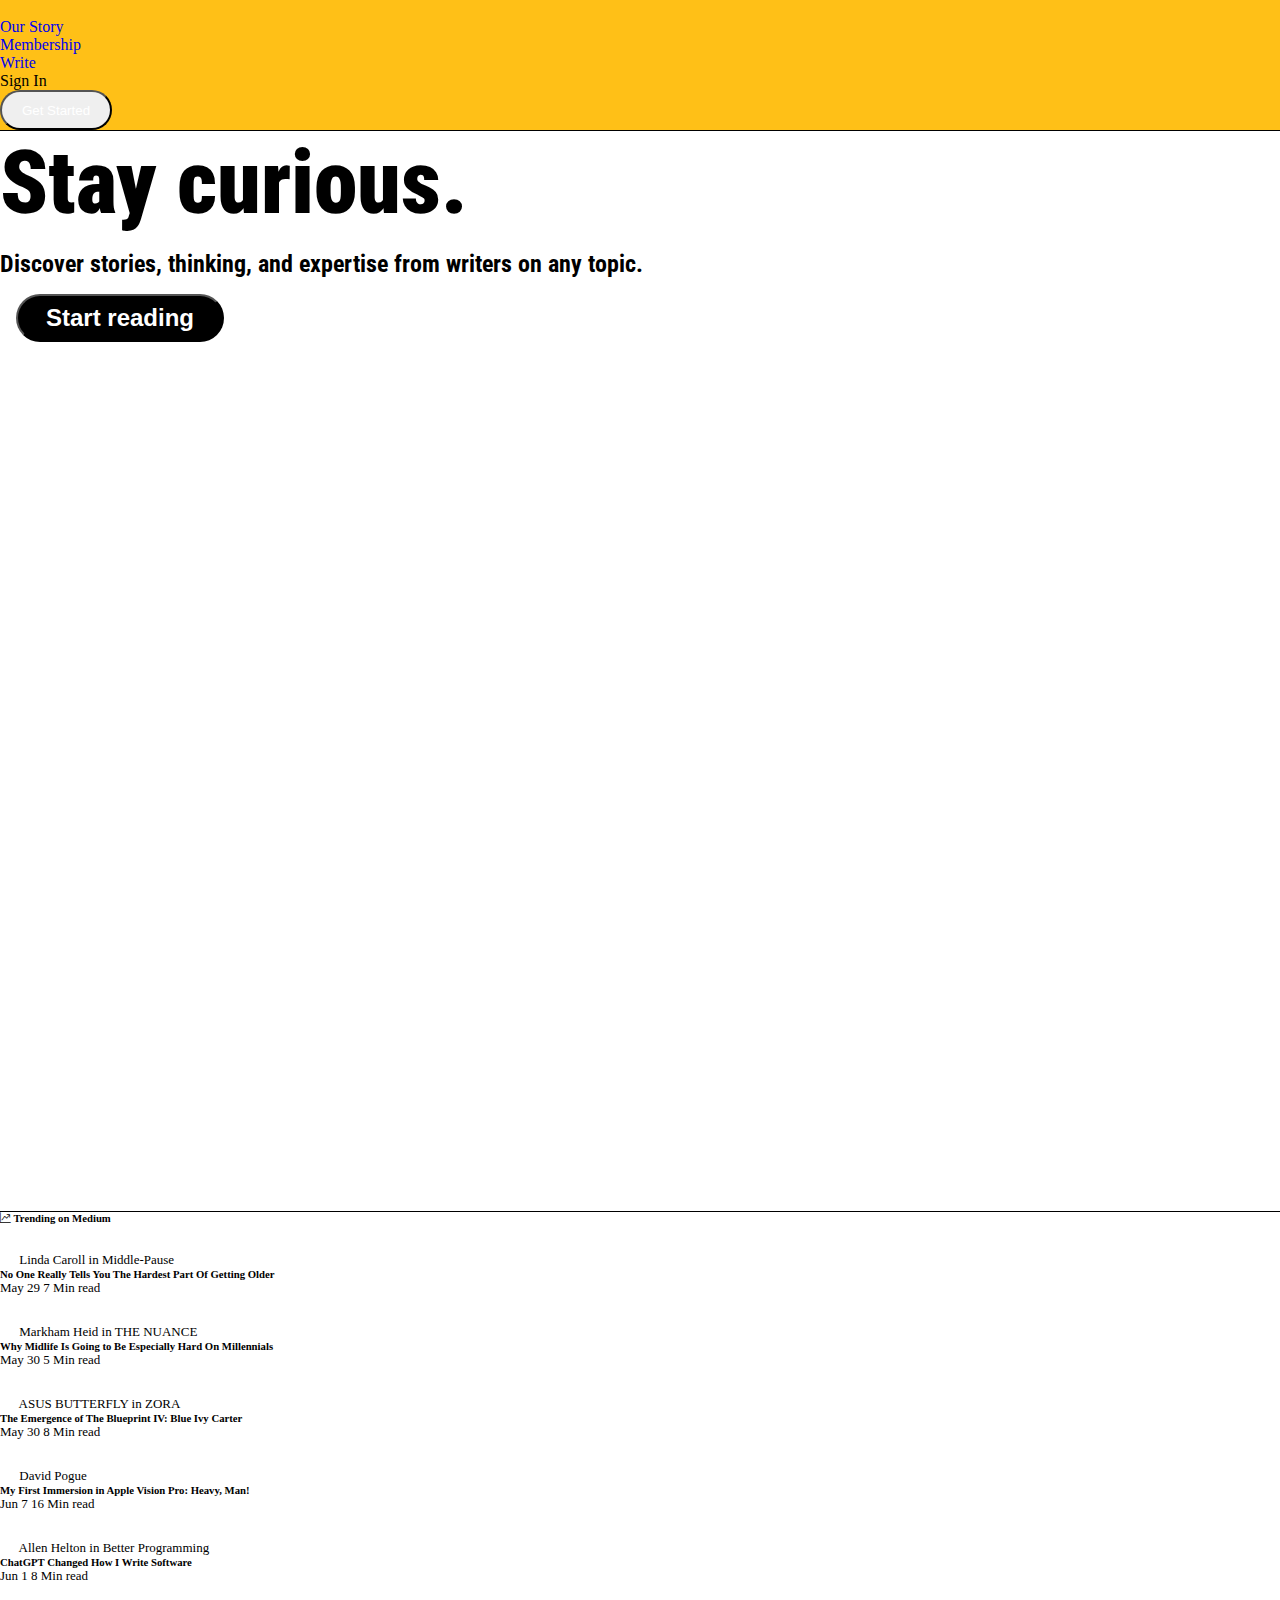
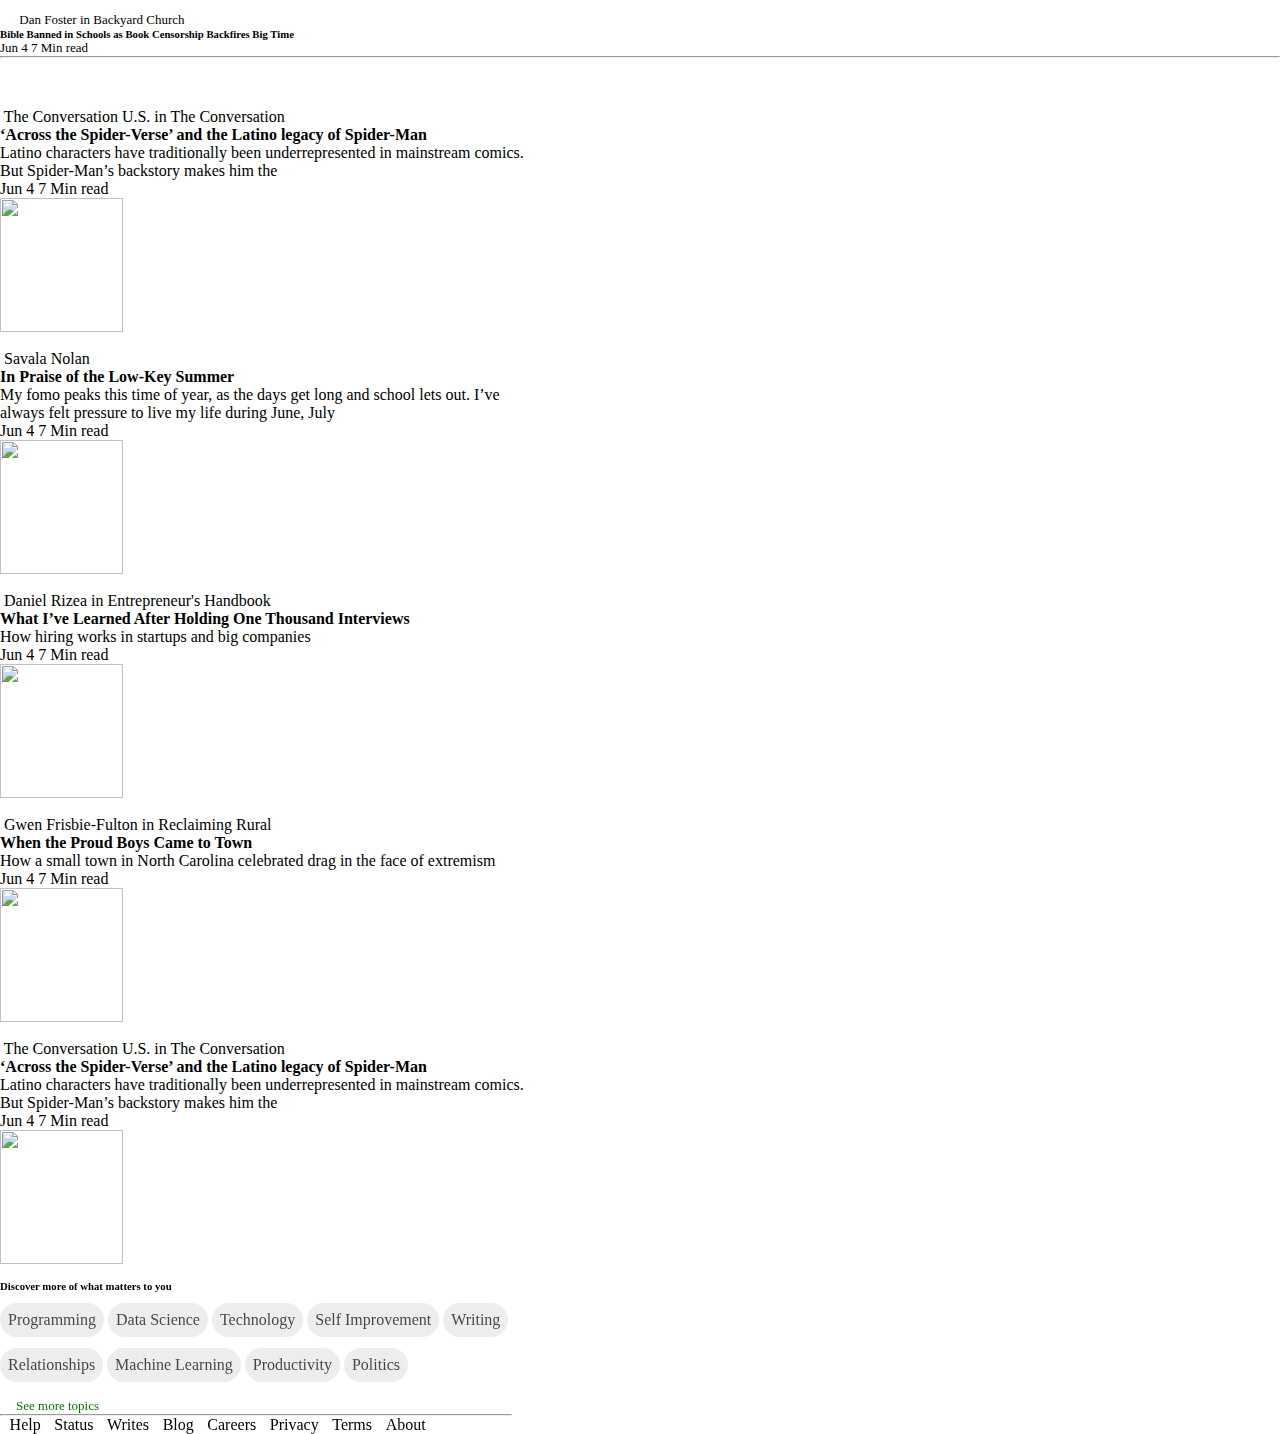
==== index.html @ 869ed8f9 "dosya ekleme" ====
<!DOCTYPE html>
<html lang="en">

<head>
  <meta charset="UTF-8">
  <meta http-equiv="X-UA-Compatible" content="IE=edge">
  <meta name="viewport" content="width=device-width, initial-scale=1.0">
  <title>Medium</title>
  <link rel="icon" type="image/png" href="img/mediumlogokisa.png">
  <link rel="preconnect" href="https://fonts.googleapis.com">
  <link rel="preconnect" href="https://fonts.gstatic.com" crossorigin>
  <link href="https://fonts.googleapis.com/css2?family=Roboto+Condensed:wght@300&family=Roboto:wght@500&display=swap"
    rel="stylesheet">
  <link rel="stylesheet" href="https://cdn.jsdelivr.net/npm/bootstrap-icons@1.10.5/font/bootstrap-icons.css">
  <link href="https://cdn.jsdelivr.net/npm/bootstrap@5.2.3/dist/css/bootstrap.min.css" rel="stylesheet"
    integrity="sha384-rbsA2VBKQhggwzxH7pPCaAqO46MgnOM80zW1RWuH61DGLwZJEdK2Kadq2F9CUG65" crossorigin="anonymous">
  <link rel="stylesheet" href="style.css">
</head>
</head>

<body>
  <nav class="navbar navbar-expand-lg ">
    <div class="container">
      <a class="navbar-brand ms-4" href="#"><img class="navlogo-img" src="img/mediumlogo.png" alt=""></a>
      <div class="collapse navbar-collapse" id="navbarNav">
        <ul class="navbar-nav">
          <li class="nav-item">
            <a class="nav-link active" aria-current="page" href="#">Our Story</a>
          </li>
          <li class="nav-item">
            <a class="nav-link active" href="#">Membership</a>
          </li>
          <li class="nav-item">
            <a class="nav-link active" href="#">Write</a>
          </li>
          <li class="nav-item">
            <a class="nav-link active">Sign In</a>
          </li>
        </ul>
      </div>
      <button class="nav-btn bg-dark"><a href="#">Get Started</a></button>
    </div>
  </nav>

  <section class="bg-warning inf-side">
    <div class="container">
      <div class="row">
        <div class="col-6  mt-5">
          <h1><b>Stay curious.</b></h1>
          <p><b>Discover stories, thinking, and expertise from writers on any topic.</b></p>
          <button class="inf-btn"><a href="#"><b>Start reading</b></a></button>
        </div>
        <div class="col-6">
          <div id="container">
            <span id="text1"></span>
            <span id="text2"></span>
        </div>
        
        <svg id="filters">
            <defs>
                <filter id="threshold">
                    <feColorMatrix in="SourceGraphic" type="matrix" values="1 0 0 0 0
                          0 1 0 0 0
                          0 0 1 0 0
                          0 0 0 255 -140" />
                </filter>
            </defs>
        </svg>
        </div>
      </div>
    </div>
  </section>

  <section class="mid-side">
    <div class="container">
      <div class="row mt-5">
        <h6><i class="bi bi-graph-up-arrow"></i> Trending on Medium</h6>
        <div class="col-12 mt-3 d-flex">
          <div class="infcard me-4">
            <a href="#"><b>01</b><p><img class="inf-img" src="/img/png1 (2).png" alt=""> Linda Caroll
              in Middle-Pause</p></a>
              <h6>No One Really Tells You The Hardest Part Of Getting Older</h6>
              <p>May 29 7 Min read</p>
          </div>
          <div class="infcard me-4">
            <a href="#"><b>02</b><p><img  src="/img/png1 (2).png" alt=""> Markham Heid
              in THE NUANCE</p></a>
              <h6>Why Midlife Is Going to Be Especially Hard On Millennials</h6>
              <p>May 30 5 Min read</p>
          </div>
          <div class="infcard me-4">
            <a href="#"><b>03</b><p><img src="/img/png1 (1).jpg" alt=""> ASUS BUTTERFLY
              in ZORA</p></a>
              <h6>The Emergence of The Blueprint IV: Blue Ivy Carter</h6>
              <p>May 30 8 Min read</p>
          </div>
        </div>
      </div>
      <div class="row mt-1">
        <div class="col-12 mt-3 d-flex">
          <div class="infcard me-4">
            <a href="#"><b>04</b><p><img  src="/img/png1 (2).png" alt=""> David Pogue</p></a>
              <h6>My First Immersion in Apple Vision Pro: Heavy, Man!</h6>
              <p>Jun 7 16 Min read</p>
          </div>
          <div class="infcard me-4">
            <a href="#"><b>05</b><p><img  src="/img/png1 (1).png" alt=""> Allen Helton
              in
              Better Programming</p></a>
              <h6>ChatGPT Changed How I Write Software</h6>
              <p>Jun 1 8 Min read</p>
          </div>
          <div class="infcard me-4">
            <a href="#"><b>06</b><p><img  src="/img/png1 (3).png" alt=""> Dan Foster
              in
              Backyard Church</p></a>
              <h6>Bible Banned in Schools as Book Censorship Backfires Big Time</h6>
              <p>Jun 4 7 Min read</p>
          </div>
        </div>
      </div>
    </div>
  </section>

  <hr>

  <section class="bottom-cards">
    <div class="container">
      <div class="row">
        <div class="col-6 left-side">
          <div class="infcard me-4 d-flex">
            <div class="card-content">
              <a href="#"><p><img  src="/img/png1 (3).png" alt=""> The Conversation U.S.
                in
                The Conversation</p></a>
                <h4>‘Across the Spider-Verse’ and the Latino legacy of Spider-Man</h4>
                <p>Latino characters have traditionally been underrepresented in mainstream comics. But Spider-Man’s backstory makes him the</p>
                <p>Jun 4 7 Min read</p>
            </div>
            <img class="mt-5" src="https://miro.medium.com/v2/resize:fill:200:134/0*5p1Zh7jaZA_1yNiC.png" alt="" width="200" height="134">
          </div>
          <div class="infcard me-4 mt-4 d-flex">
            <div class="card-content">
              <a href="#"><p><img  src="/img/png1 (3).png" alt=""> Savala Nolan</p></a>
                <h4>In Praise of the Low-Key Summer</h4>
                <p>My fomo peaks this time of year, as the days get long and school lets out. I’ve always felt pressure to live my life during June, July</p>
                <p>Jun 4 7 Min read</p>
            </div>
            <img class="mt-5" src="https://miro.medium.com/v2/resize:fit:786/format:webp/1*sYvkeY7y474CXW7oRypxeQ.jpeg" alt="" width="200" height="134">
          </div>
          <div class="infcard me-4 mt-4 d-flex">
            <div class="card-content">
              <a href="#"><p><img  src="/img/png1 (3).png" alt=""> Daniel Rizea
                in
                Entrepreneur's Handbook</p></a>
                <h4>What I’ve Learned After Holding One Thousand Interviews</h4>
                <p>How hiring works in startups and big companies</p>
                <p>Jun 4 7 Min read</p>
            </div>
            <img class="mt-5" src="https://miro.medium.com/v2/resize:fill:200:134/1*vKdkS4Agb_MiMldXnxApaA.jpeg" alt="" width="200" height="134">
          </div>
          <div class="infcard me-4 mt-4 d-flex">
            <div class="card-content">
              <a href="#"><p><img  src="/img/png1 (3).png" alt=""> Gwen Frisbie-Fulton
                in
                Reclaiming Rural</p></a>
                <h4>When the Proud Boys Came to Town</h4>
                <p>How a small town in North Carolina celebrated drag in the face of extremism</p>
                <p>Jun 4 7 Min read</p>
            </div>
            <img class="mt-5" src="https://miro.medium.com/v2/resize:fill:200:134/1*FdsuMdnkVbPQBTl6ProR2g.jpeg" alt="" width="200" height="134">
          </div>
          <div class="infcard me-4 mt-4 d-flex">
            <div class="card-content">
              <a href="#"><p><img  src="/img/png1 (3).png" alt=""> The Conversation U.S.
                in
                The Conversation</p></a>
                <h4>‘Across the Spider-Verse’ and the Latino legacy of Spider-Man</h4>
                <p>Latino characters have traditionally been underrepresented in mainstream comics. But Spider-Man’s backstory makes him the</p>
                <p>Jun 4 7 Min read</p>
            </div>
            <img class="mt-5" src="https://miro.medium.com/v2/resize:fill:200:134/1*y8C2DjhrWvKCEvx9AwswZQ.jpeg" alt="" width="200" height="134">
          </div>
        </div>
        <div class="col-6 right-side">
          <div class="categorys">
            <h6>Discover more of what matters to you</h6>
          <div class="category mt-2">
            <div><a href="#">Programming</a></div>
          </div>
          <div class="category">
            <div><a href="#">Data Science</a></div>
          </div>
          <div class="category">
            <div><a href="#">Technology</a></div>
          </div>
          <div class="category">
            <div><a href="#">Self Improvement</a></div>
          </div>
          <div class="category">
            <div><a href="#">Writing</a></div>
          </div>
          <div class="category">
            <div><a href="#">Relationships</a></div>
          </div>
          <div class="category">
            <div><a href="#">Machine Learning</a></div>
          </div>
          <div class="category">
            <div><a href="#">Productivity</a></div>
          </div>
          <div class="category">
            <div><a href="#">Politics</a></div>
          </div>
          <p> <a href="">See more topics</a></p>
          <hr>
          <div class="options">
          <a href="">Help</a>
          <a href="">Status</a>
          <a href="">Writes</a>
          <a href="">Blog</a>
          <a href="">Careers</a>
          <a href="">Privacy</a>
          <a href="">Terms</a>
          <a href="">About</a>
          </div>
          </div>
          
        </div>
      </div>
    </div>
  </section>



  <script src="https://cdn.jsdelivr.net/npm/bootstrap@5.3.0/dist/js/bootstrap.bundle.min.js"
    integrity="sha384-geWF76RCwLtnZ8qwWowPQNguL3RmwHVBC9FhGdlKrxdiJJigb/j/68SIy3Te4Bkz"
    crossorigin="anonymous"></script>
    <script src="app.js"></script>
</body>

</html>
---- style.css ----
@import "https://cdn.jsdelivr.net/npm/bootstrap-icons@1.10.5/font/bootstrap-icons.css";
@import "https://fonts.googleapis.com/css?family=Raleway:900&display=swap";

* {
  margin: 0;
  padding: 0;
  box-sizing: border-box;
}

img {
  max-width: 100%;
}

a {
  text-decoration: none;
}

.navbar {
  border-bottom: 1px solid black;
  position: sticky;
  top: 0;
  width: 100%;
  z-index: 9999;
}
.navbar .navlogo-img {
  width: 70%;
}
.navbar .navbar-collapse {
  justify-content: flex-end;
  margin-right: 1.5rem;
}
.navbar .nav-btn {
  border-radius: 2rem;
  width: 7rem;
  height: 2.5rem;
}
.navbar .nav-btn a {
  color: white;
}
.navbar .nav-btn a a:hover {
  color: white;
}

#container {
  position: relative;
  margin: auto;
  max-width: 100vw;
  height: 80pt;
  top: 5.5rem;
  left: 1rem;
  filter: url(#threshold) blur(0.6px);
}

#text1 {
  position: absolute;
  width: 100%;
  display: inline-block;
  font-family: "Raleway", sans-serif;
  font-size: 70pt;
  text-align: center;
  -webkit-user-select: none;
  -moz-user-select: none;
  user-select: none;
}

#text2 {
  position: absolute;
  width: 100%;
  display: inline-block;
  font-family: "Raleway", sans-serif;
  font-size: 70pt;
  text-align: center;
  -webkit-user-select: none;
  -moz-user-select: none;
  user-select: none;
}

.inf-side {
  font-family: "Roboto", sans-serif;
  font-family: "Roboto Condensed", sans-serif;
  border-bottom: 1px solid black;
}
.inf-side .container .row .col-6 {
  height: 60vh;
}
.inf-side .container .row .col-6 h1 {
  font-size: 5.5rem;
  color: black;
}
.inf-side .container .row .col-6 p {
  margin-top: 1rem;
  font-size: 1.5rem;
}
.inf-side .container .row .col-6 .inf-btn {
  background-color: black;
  border-radius: 2rem;
  margin: 1rem;
  width: 13rem;
  height: 3rem;
  font-size: 1.5rem;
}
.inf-side .container .row .col-6 .inf-btn a {
  color: white;
}
.inf-side .container .row .col-6 .inf-btn a a:hover {
  color: white;
}

.mid-side .container {
  width: 80%;
}
.mid-side .container .row .col-12 .infcard {
  width: 50%;
}
.mid-side .container .row .col-12 .infcard b {
  position: relative;
  right: 3rem;
  color: rgba(128, 128, 128, 0.301);
  font-size: 25px;
  z-index: -9999;
}
.mid-side .container .row .col-12 a {
  color: black;
}
.mid-side .container .row .col-12 a p img {
  width: 25px;
  border-radius: 5px;
  margin-left: 1rem;
}
.mid-side .container .row .col-12 p {
  font-size: 13px;
}

.bottom-cards {
  margin-top: 3rem;
}
.bottom-cards .left-side {
  width: 60%;
}
.bottom-cards .left-side .infcard {
  width: 100%;
}
.bottom-cards .left-side .infcard img {
  width: 40%;
  margin-bottom: 1rem;
}
.bottom-cards .left-side .infcard .card-content {
  max-width: 70%;
}
.bottom-cards .left-side .infcard .card-content img {
  width: 30px;
}
.bottom-cards .left-side .infcard .card-content a {
  color: black;
}
.bottom-cards .right-side {
  position: sticky;
  top: 10rem;
  width: 40%;
  display: block;
}
.bottom-cards .right-side .categorys {
  position: sticky;
  top: 0;
}
.bottom-cards .right-side .categorys .category {
  background-color: rgba(192, 188, 188, 0.267);
  border-radius: 20px;
  display: inline-block;
  padding: 0.5rem;
  margin-top: 0.7rem;
}
.bottom-cards .right-side .categorys a {
  color: rgba(0, 0, 0, 0.712);
  cursor: pointer;
}
.bottom-cards .right-side .categorys p {
  font-size: 13px;
  margin-left: 1rem;
  margin-top: 1rem;
}
.bottom-cards .right-side .categorys p a {
  color: green;
}
.bottom-cards .right-side .options a {
  margin-left: 0.6rem;
  color: black;
}

.ourstory .navbar {
  background-color: white;
}
.ourstory .first {
  display: flex;
  border-bottom: 1px solid black;
  height: 40vh;
  align-items: center;
}
.ourstory .first .container .row .col-12 .text {
  text-align: center;
  font-size: 85px;
}
.ourstory .second {
  border-bottom: 1px solid black;
}
.ourstory .second .container .row .inf-text {
  border-right: 1px solid black;
}
.ourstory .second .container .row .inf-text h6 {
  margin-top: 4rem;
  margin-bottom: 4rem;
  margin-right: 2rem;
}
.ourstory .second .container .row .inf-animation .animation {
  width: 100%;
  height: 100%;
  overflow: hidden;
}
.ourstory .second .container .row .inf-animation .animation iframe {
  margin-left: 4rem;
}
.ourstory .third {
  background-color: #FFD1B9;
}
.ourstory .third .container {
  padding-bottom: 1rem;
}
.ourstory .third .container .row .third-textside .third-text {
  text-align: center;
}
.ourstory .third .container .row .third-textside .third-text h1 {
  margin-top: 3rem;
  font-size: 100px;
}
.ourstory .third .container .row .third-textside .third-p {
  display: flex;
  justify-content: center;
  width: 100%;
}
.ourstory .third .container .row .third-textside .third-p p {
  margin-top: 1rem;
  text-align: center;
  width: 50%;
}
.ourstory .third .container .row .col-4 hr {
  border-width: 4px;
}
.ourstory .third .container .row .col-4 .profile-card .profile-icon {
  width: 50px;
  height: 50px;
  margin-right: 10px;
}
.ourstory .third .container .row .col-4 .profile-card .profile-name h4 {
  margin-top: 10px;
}/*# sourceMappingURL=style.css.map */
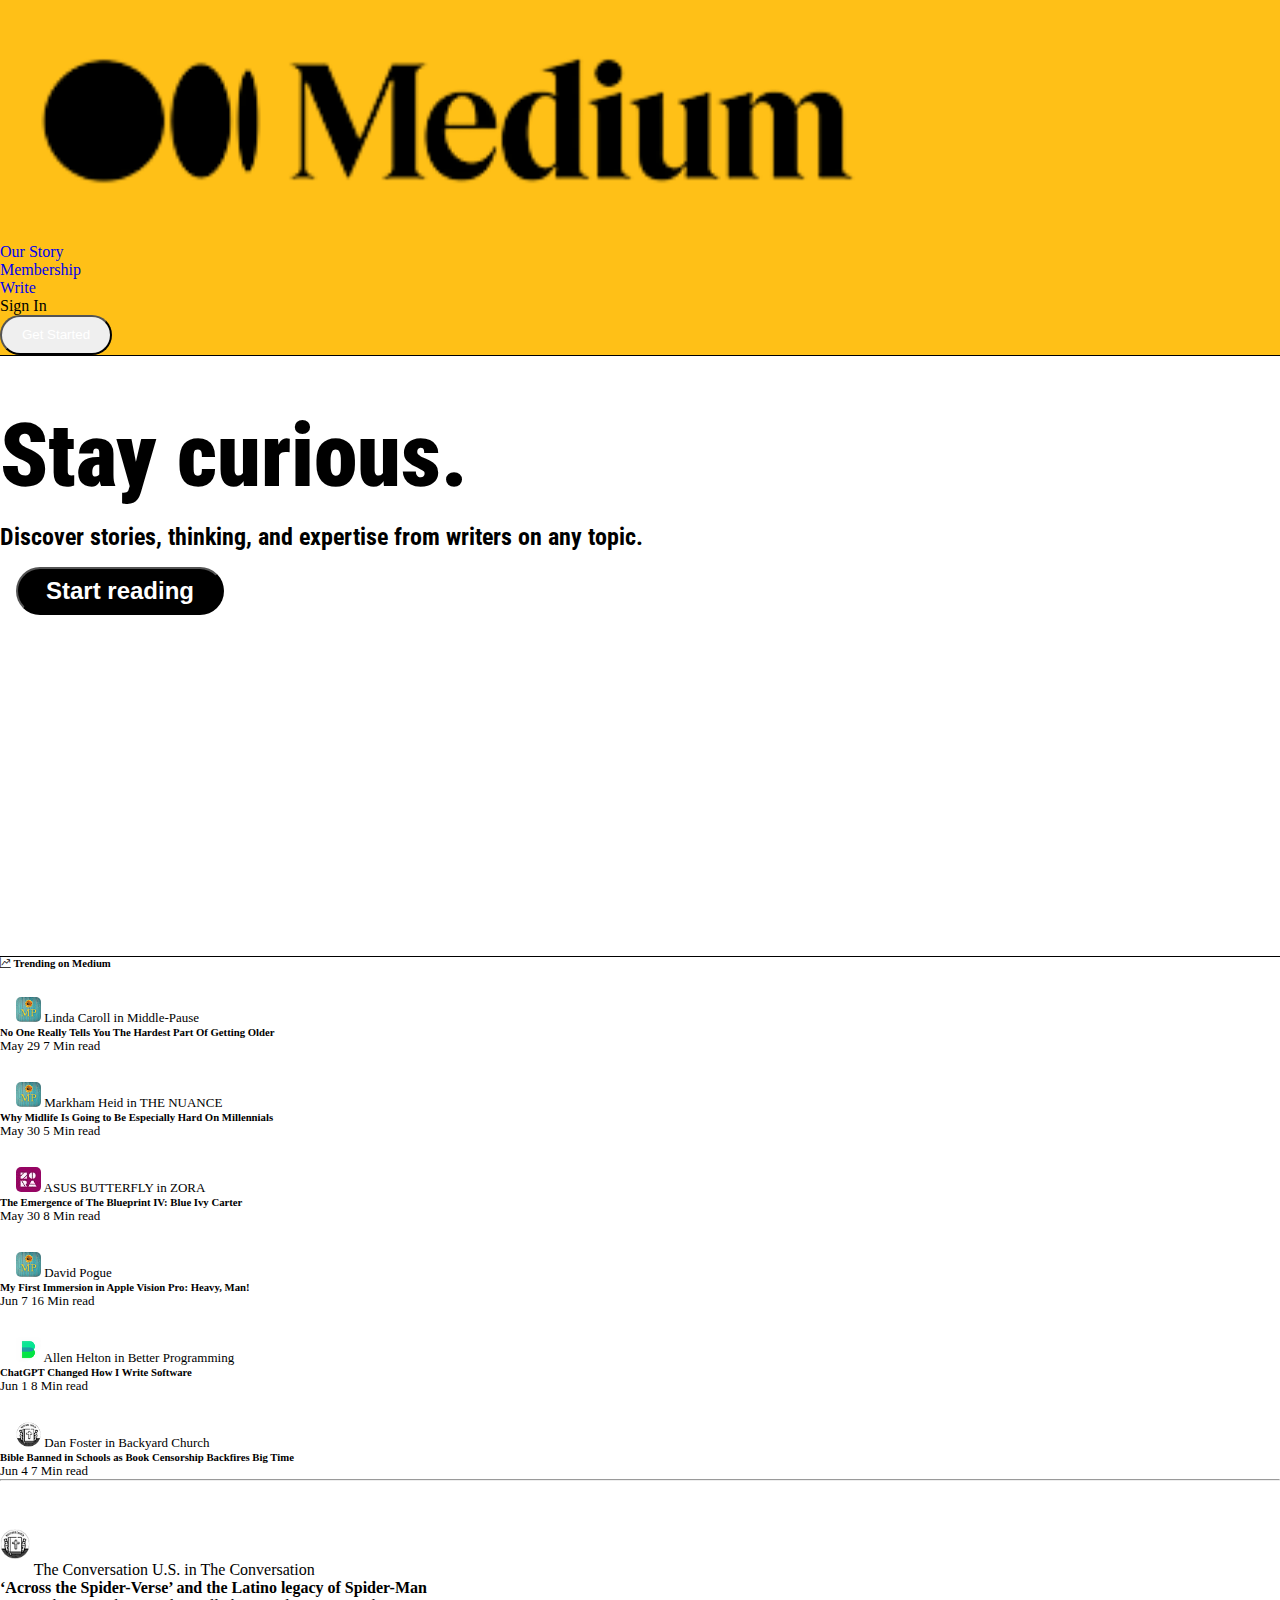
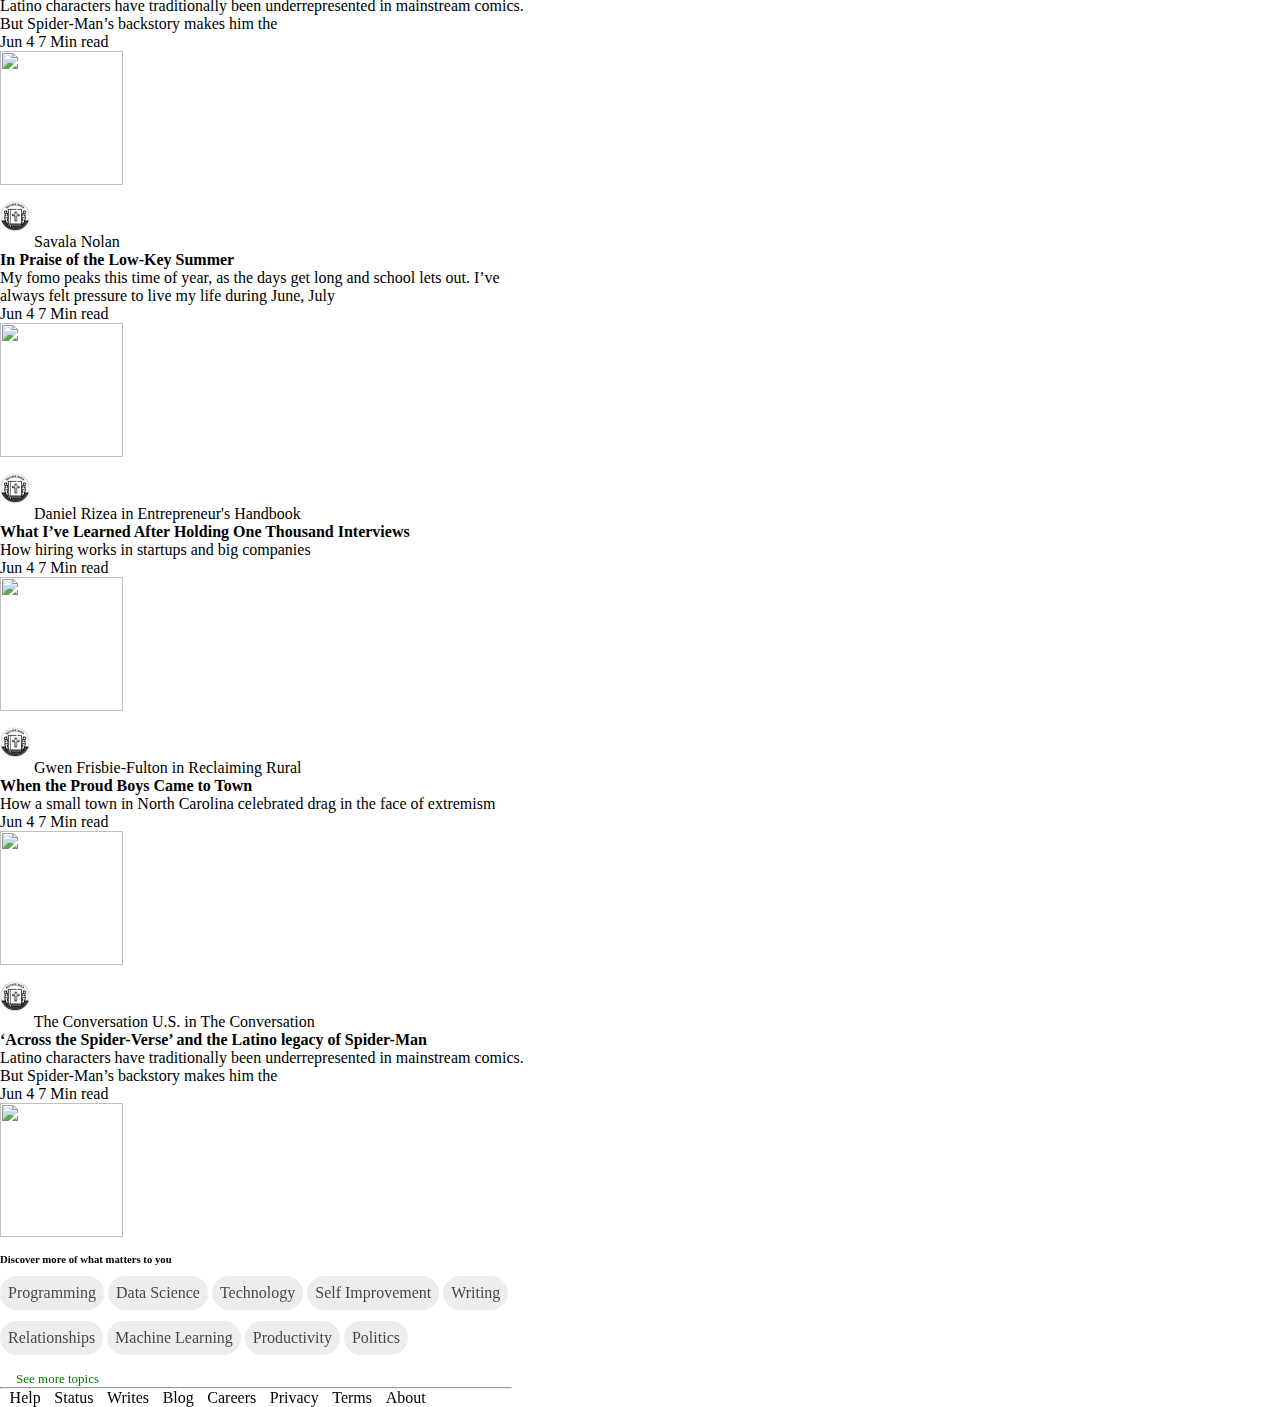
==== commit eb315602: "proje güncelleme" ====
--- a/index.html
+++ b/index.html
@@ -45,12 +45,12 @@
   <section class="bg-warning inf-side">
     <div class="container">
       <div class="row">
-        <div class="col-6  mt-5">
+        <div class="col-6  mt-5 main-text">
           <h1><b>Stay curious.</b></h1>
           <p><b>Discover stories, thinking, and expertise from writers on any topic.</b></p>
           <button class="inf-btn"><a href="#"><b>Start reading</b></a></button>
         </div>
-        <div class="col-6">
+        <div class="col-6 animation-side">
           <div id="container">
             <span id="text1"></span>
             <span id="text2"></span>
--- a/style.css
+++ b/style.css
@@ -1,5 +1,5 @@
-@import "https://cdn.jsdelivr.net/npm/bootstrap-icons@1.10.5/font/bootstrap-icons.css";
-@import "https://fonts.googleapis.com/css?family=Raleway:900&display=swap";
+@import 'https://cdn.jsdelivr.net/npm/bootstrap-icons@1.10.5/font/bootstrap-icons.css';
+@import 'https://fonts.googleapis.com/css?family=Raleway:900&display=swap';
 
 * {
   margin: 0;
@@ -46,7 +46,7 @@
   margin: auto;
   max-width: 100vw;
   height: 80pt;
-  top: 5.5rem;
+  top: 7rem;
   left: 1rem;
   filter: url(#threshold) blur(0.6px);
 }
@@ -81,9 +81,10 @@
   border-bottom: 1px solid black;
 }
 .inf-side .container .row .col-6 {
-  height: 60vh;
+  padding-bottom: 2rem;
 }
 .inf-side .container .row .col-6 h1 {
+  margin-top: 3rem;
   font-size: 5.5rem;
   color: black;
 }
@@ -187,8 +188,22 @@
   color: black;
 }
 
+@media screen and (max-width: 662px) {
+  .inf-side .main-text {
+    width: 100%;
+  }
+  .inf-side .animation-side {
+    display: none;
+  }
+}
+.ourstory {
+  font-family: "Times New Roman", Times, serif;
+}
 .ourstory .navbar {
   background-color: white;
+}
+.ourstory .navbar .navlogo-img {
+  width: 20%;
 }
 .ourstory .first {
   display: flex;
@@ -220,7 +235,7 @@
   margin-left: 4rem;
 }
 .ourstory .third {
-  background-color: #FFD1B9;
+  background-color: #ffd1b9;
 }
 .ourstory .third .container {
   padding-bottom: 1rem;
@@ -252,4 +267,189 @@
 }
 .ourstory .third .container .row .col-4 .profile-card .profile-name h4 {
   margin-top: 10px;
+}
+.ourstory .fourth {
+  background-color: black;
+  padding-bottom: 3rem;
+}
+.ourstory .fourth .container-fluid .row .text-side {
+  margin-left: 2rem;
+  border-right: 1px solid white;
+}
+.ourstory .fourth .container-fluid .row .text-side h1 {
+  font-size: 130px;
+  color: white;
+}
+.ourstory .fourth .container-fluid .row .inf-side {
+  margin-top: 4rem;
+  width: 80%;
+}
+.ourstory .fourth .container-fluid .row .inf-side .img {
+  width: 200px;
+}
+.ourstory .fourth .container-fluid .row .inf-side .text p {
+  margin-top: 3rem;
+  color: white;
+  font-size: 30px;
+}
+.ourstory .fourth .container-fluid {
+  border-top: 1px solid white;
+}
+.ourstory .fourth .container-fluid .row .col-12 {
+  text-align: center;
+}
+.ourstory .fourth .container-fluid .row .col-12 .text {
+  display: flex;
+  justify-content: center;
+  margin-top: 2rem;
+}
+.ourstory .fourth .container-fluid .row .col-12 .text h1 {
+  margin-top: 2rem;
+  width: 70%;
+  text-align: center;
+  color: white;
+  font-size: 110px;
+}
+.ourstory .fourth .container-fluid .row .col-12 .bottom-text {
+  display: flex;
+  justify-content: center;
+}
+.ourstory .fourth .container-fluid .row .col-12 .bottom-text p {
+  margin-top: 2rem;
+  width: 600px;
+  text-align: center;
+  color: white;
+  font-size: 20px;
+}
+.ourstory .fourth .container-fluid .row .col-12 .btn {
+  margin-top: 2rem;
+}
+.ourstory .fourth .container-fluid .row .col-12 .btn a {
+  text-decoration: none;
+}
+.ourstory .fourth .container-fluid .row .col-12 .btn a button {
+  border: 1px solid green;
+  width: 200px;
+  background-color: black;
+  color: green;
+  border-radius: 2rem;
+  padding: 0.4rem;
+  transition: 0.7s;
+}
+.ourstory .fourth .container-fluid .row .col-12 .btn a button:hover {
+  background-color: green;
+  color: white;
+}
+.ourstory .fifth {
+  background-color: #34a245;
+}
+.ourstory .fifth .container-fluid .row .col-12 {
+  text-align: center;
+  padding-bottom: 2rem;
+}
+.ourstory .fifth .container-fluid .row .col-12 .text {
+  display: flex;
+  justify-content: center;
+  margin-top: 2rem;
+}
+.ourstory .fifth .container-fluid .row .col-12 .text h1 {
+  margin-top: 2rem;
+  width: 70%;
+  text-align: center;
+  color: black;
+  font-size: 110px;
+}
+.ourstory .fifth .container-fluid .row .col-12 .bottom-text {
+  display: flex;
+  justify-content: center;
+}
+.ourstory .fifth .container-fluid .row .col-12 .bottom-text p {
+  margin-top: 2rem;
+  width: 600px;
+  text-align: center;
+  color: black;
+  font-size: 20px;
+}
+.ourstory .fifth .container-fluid .row .col-12 .btn {
+  margin-top: 2rem;
+}
+.ourstory .fifth .container-fluid .row .col-12 .btn a {
+  text-decoration: none;
+}
+.ourstory .fifth .container-fluid .row .col-12 .btn a button {
+  border: 1px solid white;
+  width: 200px;
+  background-color: #34a245;
+  color: white;
+  border-radius: 2rem;
+  padding: 0.4rem;
+  transition: 0.7s;
+}
+.ourstory .fifth .container-fluid .row .col-12 .btn a button:hover {
+  background-color: white;
+  color: black;
+}
+.ourstory .fifth .row {
+  border: 1px solid black;
+  border-top: none;
+}
+.ourstory .fifth .row .read h2 {
+  margin-top: 2rem;
+  margin-left: 2rem;
+  color: black;
+}
+.ourstory .fifth .row .read img {
+  margin-top: 2rem;
+  margin-left: 2rem;
+}
+.ourstory .fifth .row .read p {
+  margin-top: 2rem;
+  margin-left: 2rem;
+  color: black;
+  font-size: 15px;
+}
+.ourstory .fifth .row .reward {
+  border-left: 1px solid black;
+}
+.ourstory .fifth .row .reward h2 {
+  margin-top: 2rem;
+  margin-left: 2rem;
+  color: black;
+}
+.ourstory .fifth .row .reward img {
+  margin-top: 2rem;
+  margin-left: 2rem;
+}
+.ourstory .fifth .row .reward p {
+  margin-top: 2rem;
+  margin-left: 2rem;
+  font-size: 15px;
+  color: black;
+}
+.ourstory .sixth {
+  background-color: #B6E5A4;
+}
+.ourstory .sixth .container-fluid .row .text-side .text {
+  margin-left: 2rem;
+  margin-top: 2rem;
+}
+.ourstory .sixth .container-fluid .row .text-side .text h1 {
+  color: black;
+  font-size: 90px;
+}
+.ourstory .sixth .container-fluid .row .text-side .text p {
+  margin-top: 2rem;
+  font-size: 20px;
+  color: black;
+}
+.ourstory .sixth .container-fluid .row .text-side .img {
+  margin-top: 3rem;
+  margin-left: 2rem;
+}
+.ourstory .sixth .container-fluid .row .text-side .img img {
+  width: 140px;
+  margin-left: 1rem;
+}
+.ourstory .sixth .container-fluid .row .img-side img {
+  width: 400px;
 }/*# sourceMappingURL=style.css.map */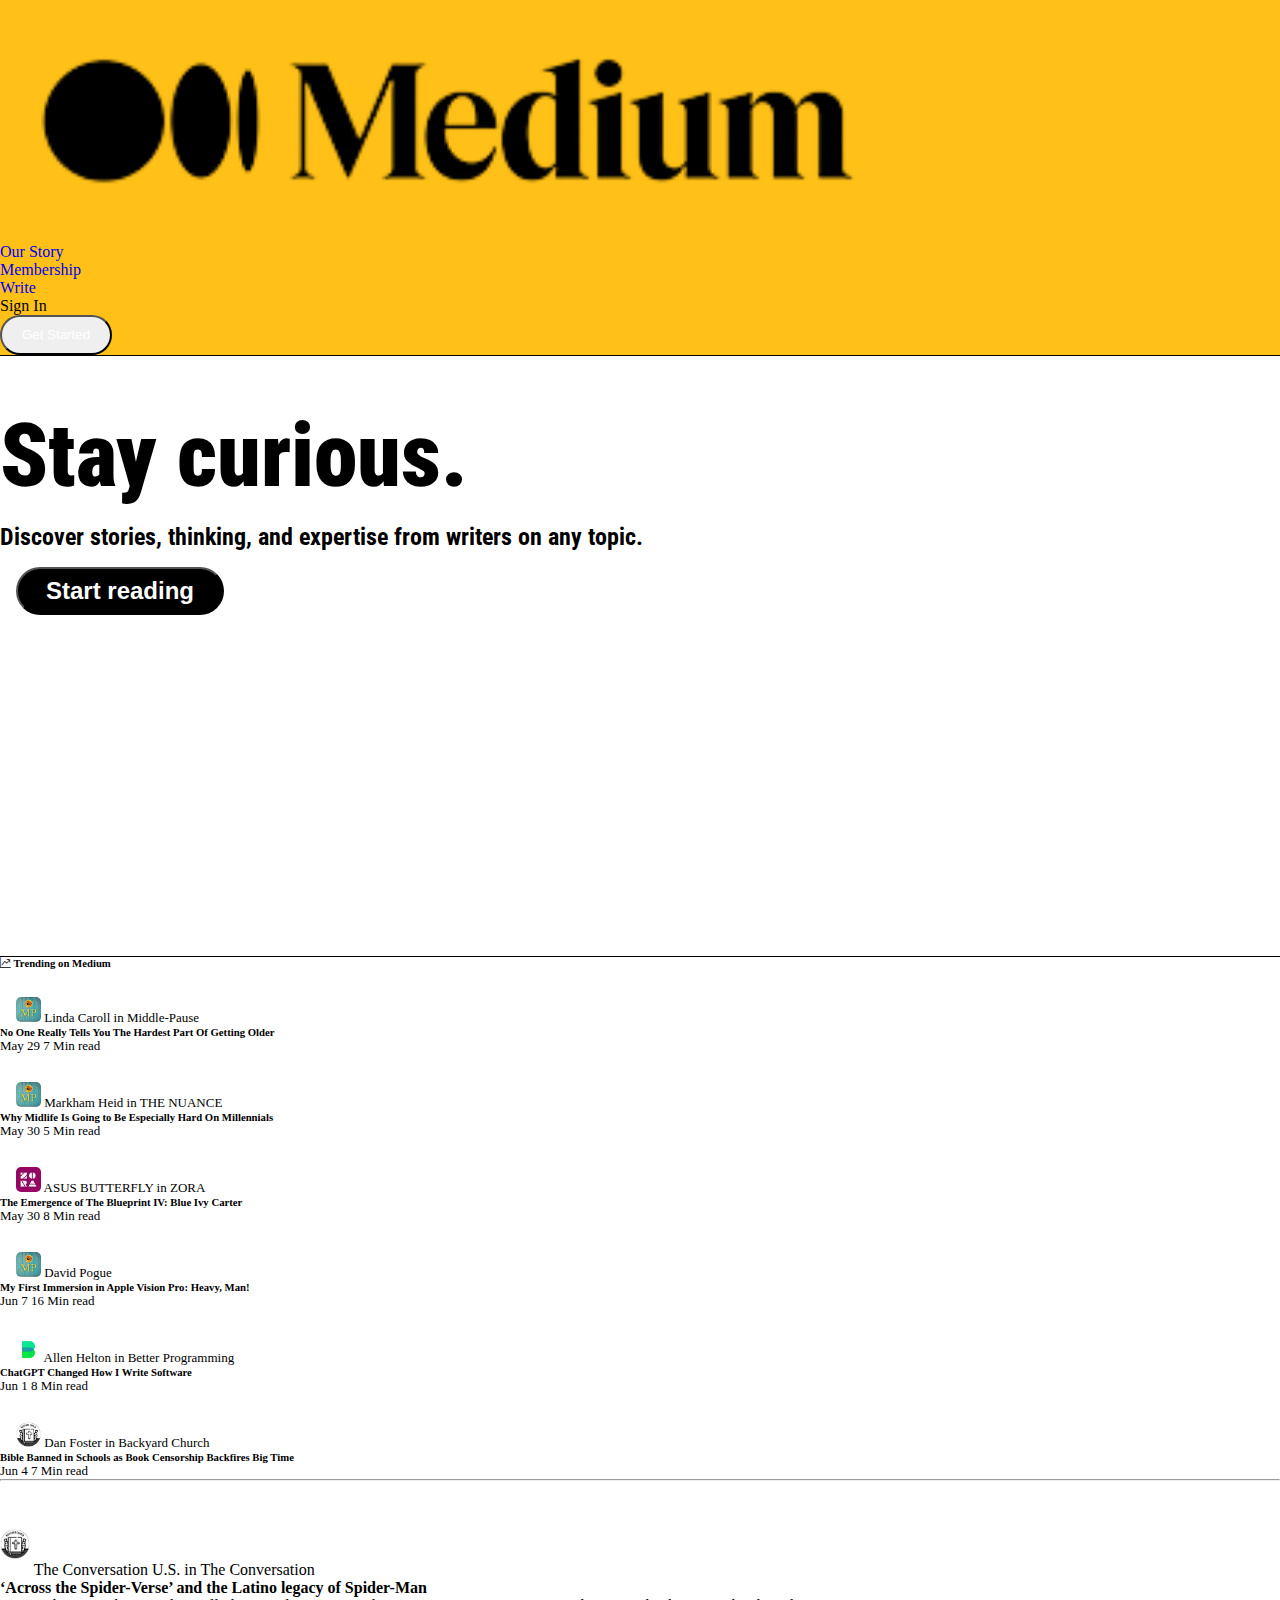
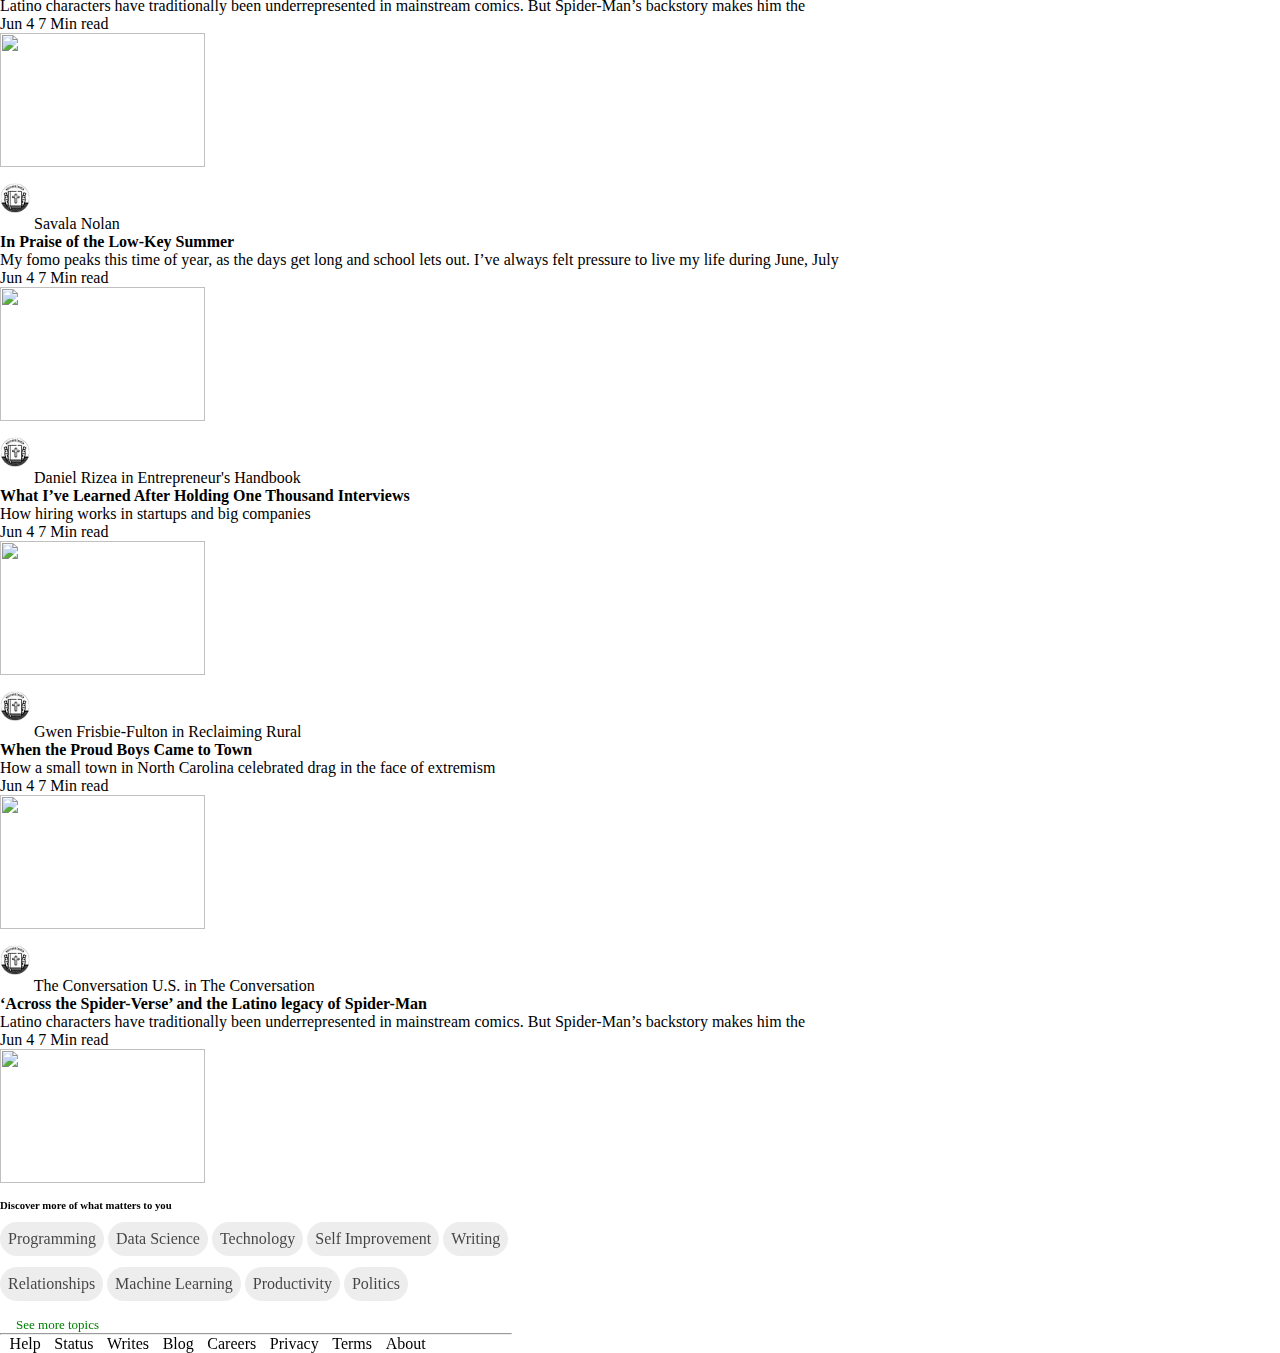
==== commit 3571b130: "s" ====
--- a/index.html
+++ b/index.html
@@ -21,17 +21,17 @@
 <body>
   <nav class="navbar navbar-expand-lg ">
     <div class="container">
-      <a class="navbar-brand ms-4" href="#"><img class="navlogo-img" src="img/mediumlogo.png" alt=""></a>
+      <a class="navbar-brand ms-4" href="index.html"><img class="navlogo-img" src="img/mediumlogo.png" alt=""></a>
       <div class="collapse navbar-collapse" id="navbarNav">
         <ul class="navbar-nav">
           <li class="nav-item">
-            <a class="nav-link active" aria-current="page" href="#">Our Story</a>
-          </li>
-          <li class="nav-item">
-            <a class="nav-link active" href="#">Membership</a>
-          </li>
-          <li class="nav-item">
-            <a class="nav-link active" href="#">Write</a>
+            <a class="nav-link active" aria-current="page" href="ourstory.html">Our Story</a>
+          </li>
+          <li class="nav-item">
+            <a class="nav-link active" href="membership.html">Membership</a>
+          </li>
+          <li class="nav-item">
+            <a class="nav-link active" href="write.html">Write</a>
           </li>
           <li class="nav-item">
             <a class="nav-link active">Sign In</a>
@@ -127,7 +127,7 @@
   <section class="bottom-cards">
     <div class="container">
       <div class="row">
-        <div class="col-6 left-side">
+        <div class="col-md-7 left-side">
           <div class="infcard me-4 d-flex">
             <div class="card-content">
               <a href="#"><p><img  src="/img/png1 (3).png" alt=""> The Conversation U.S.
@@ -182,7 +182,7 @@
             <img class="mt-5" src="https://miro.medium.com/v2/resize:fill:200:134/1*y8C2DjhrWvKCEvx9AwswZQ.jpeg" alt="" width="200" height="134">
           </div>
         </div>
-        <div class="col-6 right-side">
+        <div class="col-5 right-side d-none d-md-block">
           <div class="categorys">
             <h6>Discover more of what matters to you</h6>
           <div class="category mt-2">
--- a/style.css
+++ b/style.css
@@ -135,9 +135,6 @@
 .bottom-cards {
   margin-top: 3rem;
 }
-.bottom-cards .left-side {
-  width: 60%;
-}
 .bottom-cards .left-side .infcard {
   width: 100%;
 }
@@ -390,8 +387,8 @@
   color: black;
 }
 .ourstory .fifth .row {
-  border: 1px solid black;
-  border-top: none;
+  border-bottom: 1px solid black;
+  max-width: 100%;
 }
 .ourstory .fifth .row .read h2 {
   margin-top: 2rem;
@@ -427,7 +424,8 @@
   color: black;
 }
 .ourstory .sixth {
-  background-color: #B6E5A4;
+  background-color: #b6e5a4;
+  border-bottom: 1px solid black;
 }
 .ourstory .sixth .container-fluid .row .text-side .text {
   margin-left: 2rem;
@@ -451,5 +449,480 @@
   margin-left: 1rem;
 }
 .ourstory .sixth .container-fluid .row .img-side img {
+  margin-top: 4rem;
+  margin-left: 7rem;
   width: 400px;
+}
+.ourstory .seventh .container-fluid .row {
+  border-bottom: 1px solid black;
+}
+.ourstory .seventh .container-fluid .row .left-side {
+  border-right: 1px solid black;
+}
+.ourstory .seventh .container-fluid .row .left-side p {
+  margin-left: 2rem;
+  margin-top: 2rem;
+  letter-spacing: -0.15vw;
+  line-height: 100%;
+  color: black;
+  font-size: 130px;
+}
+.ourstory .seventh .container-fluid .row .right-side .top {
+  border-bottom: 1px solid black;
+  padding-bottom: 2rem;
+}
+.ourstory .seventh .container-fluid .row .right-side .top h4 {
+  margin-left: 2rem;
+  font-size: 50px;
+  color: black;
+  margin-top: 3rem;
+}
+.ourstory .seventh .container-fluid .row .right-side .top p {
+  margin-left: 2rem;
+  font-size: 20px;
+  color: black;
+}
+.ourstory .seventh .container-fluid .row .right-side .top button {
+  margin-left: 2rem;
+  margin-top: 5rem;
+  border: 1px solid green;
+  border-radius: 3rem;
+  padding: 0.2rem;
+  width: 140px;
+  transition: 0.7s;
+}
+.ourstory .seventh .container-fluid .row .right-side .top button a {
+  color: green;
+}
+.ourstory .seventh .container-fluid .row .right-side .top button:hover {
+  background-color: green;
+}
+.ourstory .seventh .container-fluid .row .right-side .top button:hover a {
+  color: white;
+}
+.ourstory .seventh .container-fluid .row .right-side .bottom {
+  padding-bottom: 2rem;
+}
+.ourstory .seventh .container-fluid .row .right-side .bottom h4 {
+  margin-left: 2rem;
+  font-size: 50px;
+  color: black;
+  margin-top: 3rem;
+}
+.ourstory .seventh .container-fluid .row .right-side .bottom p {
+  margin-left: 2rem;
+  font-size: 20px;
+  color: black;
+}
+.ourstory .seventh .container-fluid .row .right-side .bottom button {
+  margin-left: 2rem;
+  margin-top: 5rem;
+  border: 1px solid green;
+  border-radius: 3rem;
+  padding: 0.2rem;
+  width: 160px;
+  transition: 0.7s;
+}
+.ourstory .seventh .container-fluid .row .right-side .bottom button a {
+  color: green;
+}
+.ourstory .seventh .container-fluid .row .right-side .bottom button:hover {
+  background-color: green;
+}
+.ourstory .seventh .container-fluid .row .right-side .bottom button:hover a {
+  color: white;
+}
+.ourstory .seventh .container-fluid .second-row {
+  border-bottom: 1px solid black;
+}
+.ourstory .seventh .container-fluid .second-row .inf-animation {
+  border-right: 1px solid black;
+}
+.ourstory .seventh .container-fluid .second-row .inf-animation .animation {
+  width: 100%;
+  height: 100%;
+  overflow: hidden;
+}
+.ourstory .seventh .container-fluid .second-row .text {
+  padding-bottom: 3rem;
+}
+.ourstory .seventh .container-fluid .second-row .text h1 {
+  font-size: 130px;
+  letter-spacing: -0.15vw;
+  line-height: 100%;
+}
+.ourstory .seventh .container-fluid .second-row .text button {
+  margin-left: 2rem;
+  margin-top: 5rem;
+  border: 1px solid green;
+  border-radius: 3rem;
+  padding: 0.2rem;
+  width: 160px;
+  transition: 0.7s;
+}
+.ourstory .seventh .container-fluid .second-row .text button a {
+  font-size: 20px;
+  color: green;
+}
+.ourstory .seventh .container-fluid .second-row .text button:hover {
+  background-color: green;
+}
+.ourstory .seventh .container-fluid .second-row .text button:hover a {
+  color: white;
+}
+.ourstory footer .container .row .col-12 .footer-img {
+  text-align: center;
+  margin-top: 2rem;
+  padding-bottom: 2rem;
+}
+
+.membership {
+  font-family: "Times New Roman", Times, serif;
+}
+.membership .navbar {
+  background-color: white;
+}
+.membership .first {
+  background-color: #4479FF;
+}
+.membership .first .container-fluid .row {
+  border-bottom: 1px solid white;
+}
+.membership .first .container-fluid .row .text {
+  margin-top: 5rem;
+  text-align: center;
+}
+.membership .first .container-fluid .row .text .top h1 {
+  color: white;
+  font-size: 100px;
+}
+.membership .first .container-fluid .row .text .bottom {
+  display: flex;
+  justify-content: center;
+}
+.membership .first .container-fluid .row .text .bottom p {
+  font-size: 20px;
+  color: white;
+  width: 50%;
+}
+.membership .first .container-fluid .row .text .buttom-btn {
+  margin-top: 1rem;
+  padding-bottom: 4rem;
+  transition: 0.7s;
+}
+.membership .first .container-fluid .row .text .buttom-btn .btn:hover {
+  background-color: #4479FF;
+  border: 1px solid white;
+}
+.membership .first .container-fluid .row .text .buttom-btn .btn:hover a {
+  color: white;
+}
+.membership .first .container-fluid .row .text .buttom-btn .btn {
+  width: 250px;
+  font-size: 20px;
+  border-radius: 3rem;
+  background-color: white;
+}
+.membership .first .container-fluid .row .text .buttom-btn .btn a {
+  color: black;
+}
+.membership .first .container-fluid .second-row .read h2 {
+  margin-top: 2rem;
+  margin-left: 2rem;
+  color: white;
+  font-size: 45px;
+}
+.membership .first .container-fluid .second-row .read img {
+  margin-top: 2rem;
+  margin-left: 2rem;
+}
+.membership .first .container-fluid .second-row .read p {
+  margin-top: 2rem;
+  margin-left: 2rem;
+  color: white;
+  font-size: 20px;
+}
+.membership .first .container-fluid .second-row .reward {
+  border-left: 1px solid white;
+}
+.membership .first .container-fluid .second-row .reward h2 {
+  margin-top: 2rem;
+  margin-left: 2rem;
+  color: white;
+  font-size: 40px;
+}
+.membership .first .container-fluid .second-row .reward img {
+  margin-top: 2rem;
+  margin-left: 2rem;
+  padding-bottom: 1rem;
+}
+.membership .first .container-fluid .second-row .reward p {
+  margin-top: 2rem;
+  margin-left: 2rem;
+  font-size: 20px;
+  color: white;
+}
+.membership .second .container-fluid .row {
+  border-bottom: 1px solid black;
+  padding-bottom: 2rem;
+}
+.membership .second .container-fluid .row .top-text {
+  text-align: center;
+  margin-top: 2rem;
+}
+.membership .second .container-fluid .row .top-text h1 {
+  font-size: 60px;
+}
+.membership .second .container-fluid .row .profile-card {
+  width: 80%;
+  display: flex;
+  margin: auto;
+}
+.membership .second .container-fluid .row .profile-card .profile {
+  margin-top: 2rem;
+  text-align: center;
+  width: 200px;
+}
+.membership .second .container-fluid .row .profile-card .profile .img {
+  padding: 1rem;
+  border-radius: 2rem;
+  box-shadow: rgba(0, 0, 0, 0.24) 0px 3px 8px;
+}
+.membership .second .container-fluid .row .profile-card .profile .img h4 {
+  margin-top: 1rem;
+}
+.membership .second .container-fluid .row .profile-card .profile-inf {
+  margin-top: 2rem;
+  margin-left: 3rem;
+  width: 70%;
+}
+.membership .second .container-fluid .row .profile-card .profile-inf p {
+  font-size: 25px;
+}
+.membership .third {
+  background-color: #BCDFFF;
+}
+.membership .third .container-fluid .row .col-12 {
+  margin-top: 3rem;
+}
+.membership .third .container-fluid .row .col-12 .text {
+  text-align: center;
+  color: black;
+  width: 40%;
+  margin: auto;
+}
+.membership .third .container-fluid .row .col-12 .text h1 {
+  font-size: 70px;
+}
+.membership .third .container-fluid .row .col-12 .button {
+  margin-top: 3rem;
+  text-align: center;
+}
+.membership .third .container-fluid .row .col-12 .button button {
+  border-radius: 2rem;
+  padding: 0.4rem;
+  width: 200px;
+  background-color: black;
+}
+.membership .third .container-fluid .row .col-12 .button button a {
+  color: white;
+}
+.membership footer {
+  border-top: 1px solid black;
+}
+.membership footer .container .row .col-12 .footer-img {
+  text-align: center;
+  margin-top: 1rem;
+  padding-bottom: 1rem;
+}
+
+.write {
+  font-family: "Times New Roman", Times, serif;
+}
+.write .navbar {
+  background-color: #F24D2E;
+}
+.write .navbar img {
+  width: 150px;
+}
+.write .navbar button {
+  width: 150px;
+  height: 35px;
+  border: 1px solid black;
+}
+.write .first {
+  background-color: #F24D2E;
+}
+.write .first .left-side {
+  border-right: 1px solid black;
+  width: 70%;
+}
+.write .first .left-side .text {
+  width: 70%;
+  margin-left: 1rem;
+}
+.write .first .left-side .text h6 {
+  margin-top: 3rem;
+  color: white;
+  font-size: 15px;
+}
+.write .first .left-side .text h1 {
+  margin-top: 1rem;
+  font-size: 120px;
+  letter-spacing: -0.25vw;
+  line-height: 100%;
+  color: black;
+}
+.write .first .left-side .text p {
+  margin-top: 2rem;
+  color: black;
+  font-size: 20px;
+}
+.write .first .left-side .button {
+  padding-bottom: 2rem;
+}
+.write .first .left-side .button button {
+  border: 1px solid white;
+  border-radius: 2rem;
+  width: 130px;
+  margin-left: 1rem;
+  margin-top: 2rem;
+  background-color: white;
+  transition: 0.7s;
+}
+.write .first .left-side .button button a {
+  color: black;
+  font-size: 20px;
+}
+.write .first .left-side .button button:hover {
+  background-color: #F24D2E;
+}
+.write .first .left-side .button button:hover a {
+  color: white;
+}
+.write .second {
+  background-color: black;
+}
+.write .second .left-side .text h1 {
+  color: white;
+  font-size: 100px;
+  margin-left: 1rem;
+  margin-top: 1rem;
+  width: 80%;
+}
+.write .second .right-side .cards {
+  margin-top: 2rem;
+  padding-bottom: 1rem;
+}
+.write .second .right-side .cards .card-content {
+  border-top: 1px solid white;
+}
+.write .second .right-side .cards .card-content img {
+  margin-top: 1rem;
+  width: 50px;
+}
+.write .second .right-side .cards .text {
+  margin-top: 1rem;
+  margin-left: 1rem;
+}
+.write .second .right-side .cards .text h1 {
+  color: white;
+  font-size: 25px;
+}
+.write .second .right-side .cards .text p {
+  margin-top: -0.6rem;
+  color: white;
+}
+.write .third {
+  background-color: #FFD1B9;
+}
+.write .third .top {
+  border-bottom: 1px solid black;
+}
+.write .third .top .left-side {
+  margin-top: 1rem;
+  margin-left: 2rem;
+}
+.write .third .top .left-side h1 {
+  font-size: 100px;
+}
+.write .third .top .left-side .paragraph {
+  margin-top: 10rem;
+}
+.write .third .top .left-side .paragraph p {
+  width: 50%;
+  font-size: 18px;
+  color: black;
+}
+.write .third .top .left-side button {
+  border: 1px solid black;
+  margin-top: 1rem;
+  width: 160px;
+  border-radius: 2rem;
+  background-color: black;
+}
+.write .third .top .left-side button a {
+  color: white;
+  font-size: 25px;
+}
+.write .third .bottom .left-side {
+  border-right: 1px solid black;
+  padding-bottom: 1rem;
+}
+.write .third .bottom .left-side h1 {
+  margin-top: 1rem;
+  margin-left: 2rem;
+  font-size: 65px;
+}
+.write .third .bottom .left-side p {
+  width: 60%;
+  margin-left: 2rem;
+  margin-top: 3rem;
+  font-size: 18px;
+}
+.write .third .bottom .right-side h1 {
+  margin-top: 1rem;
+  margin-left: 2rem;
+  font-size: 65px;
+}
+.write .third .bottom .right-side p {
+  width: 60%;
+  margin-left: 2rem;
+  margin-top: 3rem;
+  font-size: 18px;
+}
+.write .fourth .top-row {
+  border-top: 1px solid black;
+  border-bottom: 1px solid black;
+  padding-bottom: 4rem;
+}
+.write .fourth .top-row h1 {
+  text-align: center;
+  margin-top: 4rem;
+  font-size: 90px;
+  color: black;
+}
+.write .fourth .top-row h6 {
+  font-size: 18px;
+  text-align: center;
+  margin-top: 1rem;
+}
+.write .fourth .bottom-row .left-side {
+  border-right: 1px solid black;
+}
+.write .fourth .bottom-row .left-side h1 {
+  margin-top: 1rem;
+  font-size: 50px;
+  color: black;
+  margin-left: 2rem;
+}
+.write .fourth .bottom-row .left-side p {
+  font-size: 17px;
+  margin-top: 3rem;
+  margin-left: 2rem;
+}
+.write .fourth .bottom-row .left-side img {
+  width: 250px;
+  margin-left: 2rem;
+  margin-top: 1rem;
 }/*# sourceMappingURL=style.css.map */